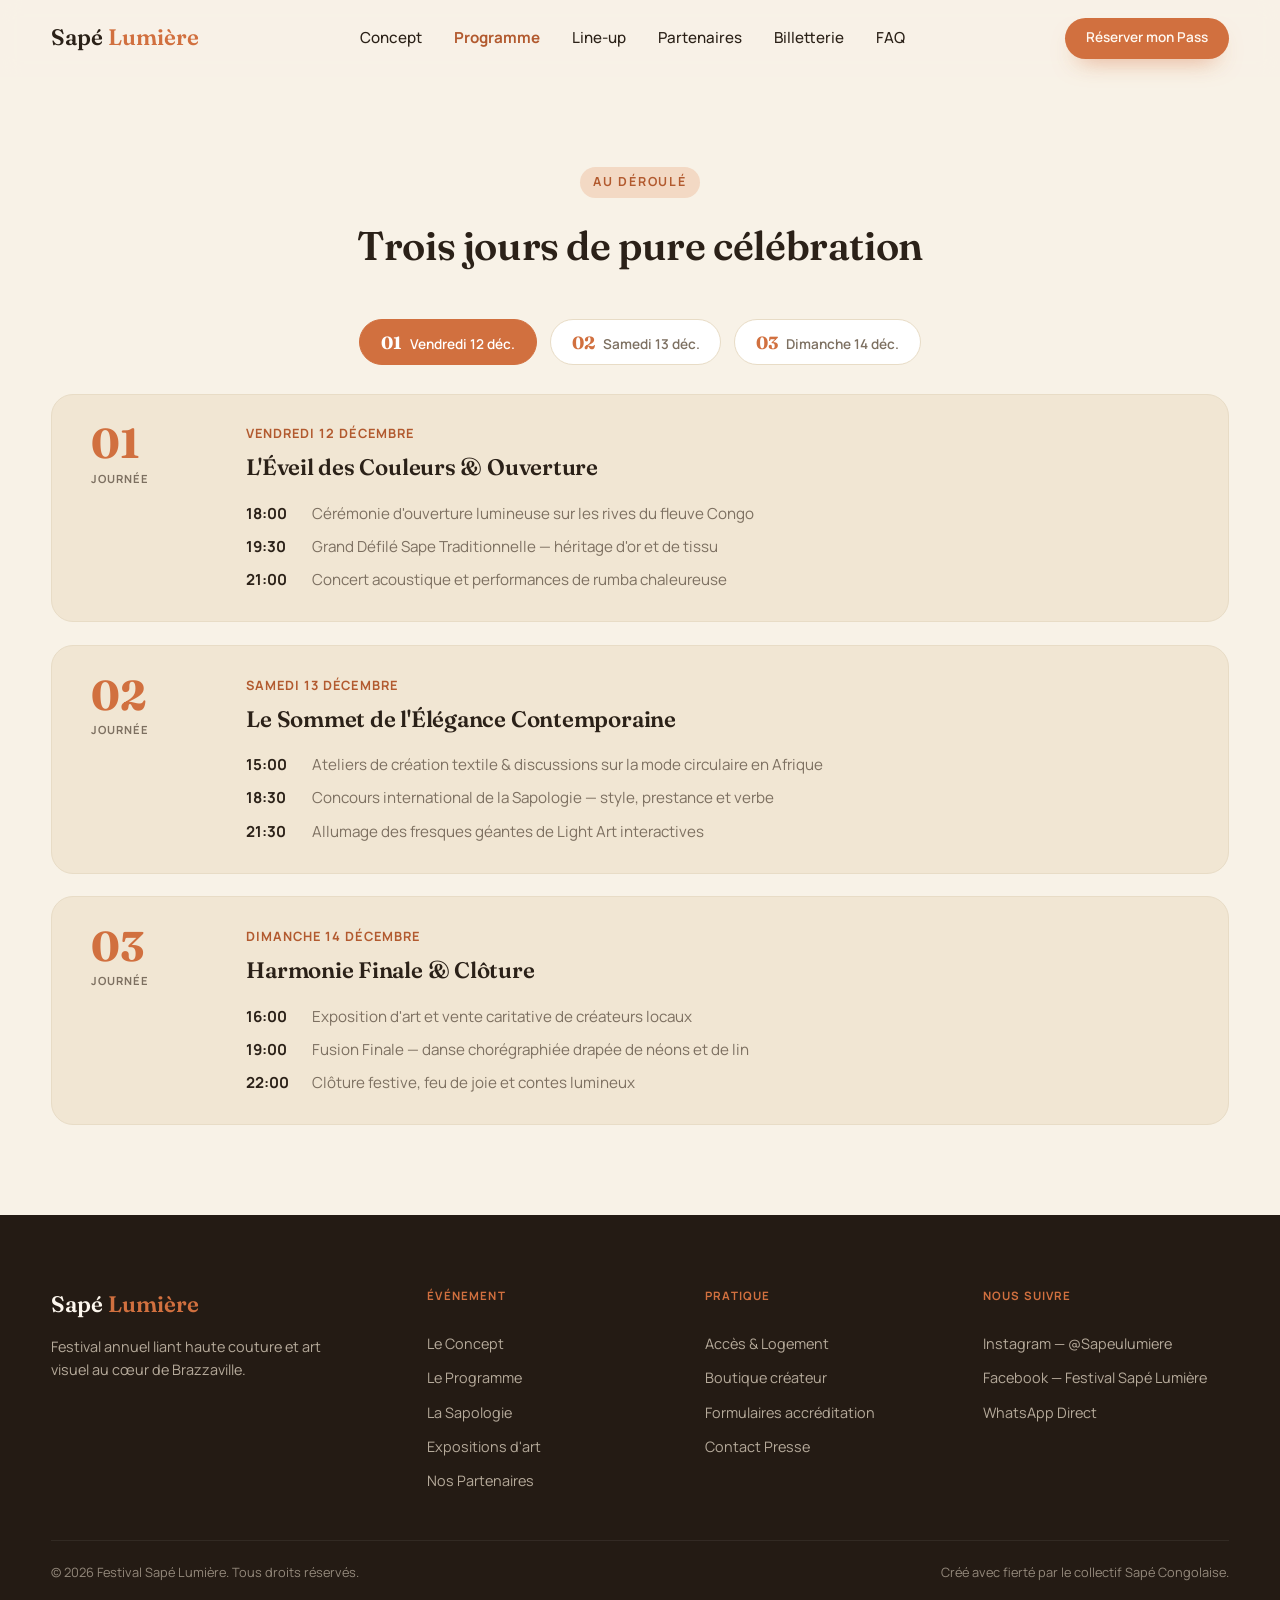
==== programme.html @ 8522bb8f "Projet revu pour un affichage multipage, chaque section est désormais une page HTML à part entière." ====
<!DOCTYPE html>
<html lang="fr">
<head>
<meta charset="UTF-8">
<meta name="viewport" content="width=device-width, initial-scale=1.0">
<title>Programme — Sapé Lumière</title>
<link rel="preconnect" href="https://fonts.googleapis.com">
<link rel="preconnect" href="https://fonts.gstatic.com" crossorigin>
<link href="https://fonts.googleapis.com/css2?family=Fraunces:ital,opsz,wght@0,9..144,400;0,9..144,500;0,9..144,600;0,9..144,700;1,9..144,500&family=Manrope:wght@400;500;600;700;800&display=swap" rel="stylesheet">
<link rel="stylesheet" href="style.css">
</head>
<body>

<header class="entete" id="entete">
  <div class="conteneur entete__interieur">
    <a href="index.html" class="logo">Sapé <span>Lumière</span></a>
    <nav class="navigation" id="navigation">
      <a href="concept.html">Concept</a>
      <a href="programme.html" aria-current="page">Programme</a>
      <a href="visages.html">Line-up</a>
      <a href="partenaires.html">Partenaires</a>
      <a href="billetterie.html">Billetterie</a>
      <a href="faq.html">FAQ</a>
    </nav>
    <a href="billetterie.html" class="bouton bouton--accent bouton--petit">Réserver mon Pass</a>
    <button class="bascule-menu" id="basculeMenu" aria-label="Ouvrir le menu" aria-expanded="false">
      <span></span><span></span><span></span>
    </button>
  </div>
</header>

<main>
  <section class="deroule" id="programme">
    <div class="conteneur">
      <p class="etiquette etiquette--centre">Au déroulé</p>
      <h2 class="titre-section titre-section--centre">Trois jours de pure célébration</h2>
      <div class="onglets-jours" id="ongletsJours" role="tablist" aria-label="Choisir une journée du festival">
        <button class="onglet-jour onglet-jour--actif" role="tab" aria-selected="true" aria-controls="journee-01" id="onglet-journee-01" data-cible="journee-01">
          <span class="onglet-jour__numero">01</span>
          <span class="onglet-jour__date">Vendredi 12 déc.</span>
        </button>
        <button class="onglet-jour" role="tab" aria-selected="false" aria-controls="journee-02" id="onglet-journee-02" data-cible="journee-02">
          <span class="onglet-jour__numero">02</span>
          <span class="onglet-jour__date">Samedi 13 déc.</span>
        </button>
        <button class="onglet-jour" role="tab" aria-selected="false" aria-controls="journee-03" id="onglet-journee-03" data-cible="journee-03">
          <span class="onglet-jour__numero">03</span>
          <span class="onglet-jour__date">Dimanche 14 déc.</span>
        </button>
      </div>

      <div class="liste-journees">

        <article class="journee journee--active" data-anim="monter" id="journee-01" role="tabpanel" aria-labelledby="onglet-journee-01">
          <div class="journee__numero">01<span>Journée</span></div>
          <div class="journee__contenu">
            <p class="journee__date">Vendredi 12 décembre</p>
            <h3 class="journee__titre">L'Éveil des Couleurs &amp; Ouverture</h3>
            <ul class="journee__programme">
              <li><span>18:00</span> Cérémonie d'ouverture lumineuse sur les rives du fleuve Congo</li>
              <li><span>19:30</span> Grand Défilé Sape Traditionnelle — héritage d'or et de tissu</li>
              <li><span>21:00</span> Concert acoustique et performances de rumba chaleureuse</li>
            </ul>
          </div>
        </article>

        <article class="journee" data-anim="monter" id="journee-02" role="tabpanel" aria-labelledby="onglet-journee-02" hidden>
          <div class="journee__numero">02<span>Journée</span></div>
          <div class="journee__contenu">
            <p class="journee__date">Samedi 13 décembre</p>
            <h3 class="journee__titre">Le Sommet de l'Élégance Contemporaine</h3>
            <ul class="journee__programme">
              <li><span>15:00</span> Ateliers de création textile &amp; discussions sur la mode circulaire en Afrique</li>
              <li><span>18:30</span> Concours international de la Sapologie — style, prestance et verbe</li>
              <li><span>21:30</span> Allumage des fresques géantes de Light Art interactives</li>
            </ul>
          </div>
        </article>

        <article class="journee" data-anim="monter" id="journee-03" role="tabpanel" aria-labelledby="onglet-journee-03" hidden>
          <div class="journee__numero">03<span>Journée</span></div>
          <div class="journee__contenu">
            <p class="journee__date">Dimanche 14 décembre</p>
            <h3 class="journee__titre">Harmonie Finale &amp; Clôture</h3>
            <ul class="journee__programme">
              <li><span>16:00</span> Exposition d'art et vente caritative de créateurs locaux</li>
              <li><span>19:00</span> Fusion Finale — danse chorégraphiée drapée de néons et de lin</li>
              <li><span>22:00</span> Clôture festive, feu de joie et contes lumineux</li>
            </ul>
          </div>
        </article>

      </div>
    </div>
  </section>
</main>

<footer class="pied-de-page">
  <div class="conteneur pied-de-page__grille">
    <div class="pied-de-page__marque">
      <p class="logo logo--clair">Sapé <span>Lumière</span></p>
      <p class="pied-de-page__texte">Festival annuel liant haute couture et art visuel au cœur de Brazzaville.</p>
    </div>
    <div class="pied-de-page__colonne">
      <p class="pied-de-page__titre-colonne">Événement</p>
      <a href="concept.html">Le Concept</a>
      <a href="programme.html">Le Programme</a>
      <a href="concept.html">La Sapologie</a>
      <a href="visages.html">Expositions d'art</a>
      <a href="partenaires.html">Nos Partenaires</a>
    </div>
    <div class="pied-de-page__colonne">
      <p class="pied-de-page__titre-colonne">Pratique</p>
      <a href="faq.html">Accès &amp; Logement</a>
      <a href="billetterie.html">Boutique créateur</a>
      <a href="faq.html">Formulaires accréditation</a>
      <a href="faq.html">Contact Presse</a>
    </div>
    <div class="pied-de-page__colonne">
      <p class="pied-de-page__titre-colonne">Nous suivre</p>
      <a href="index.html">Instagram — @Sapeulumiere</a>
      <a href="index.html">Facebook — Festival Sapé Lumière</a>
      <a href="faq.html">WhatsApp Direct</a>
    </div>
  </div>
  <div class="conteneur pied-de-page__bas">
    <p>© 2026 Festival Sapé Lumière. Tous droits réservés.</p>
    <p>Créé avec fierté par le collectif Sapé Congolaise.</p>
  </div>
</footer>

<script src="script.js"></script>
</body>
</html>
---- style.css ----
:root {
  --couleur-fond: #f8f2e7;
  --couleur-fond-douce: #f1e6d3;
  --couleur-carte: #ffffff;
  --couleur-texte: #2b2118;
  --couleur-texte-doux: #7d7061;
  --couleur-accent: #d1703f;
  --couleur-accent-sombre: #b25a2f;
  --couleur-accent-douce: #f3d9c4;
  --couleur-bordure: #e8dcc6;
  --couleur-pied-fond: #241b14;
  --couleur-pied-texte: #cfc3b2;
  --police-affichage: "Fraunces", Georgia, serif;
  --police-texte: "Manrope", -apple-system, BlinkMacSystemFont, sans-serif;
  --rayon-doux: 14px;
  --rayon-fort: 22px;
  --ombre-carte: 0 20px 45px -25px rgba(43, 33, 24, 0.35);
  --transition-douce: 320ms cubic-bezier(0.22, 1, 0.36, 1);
}

* { box-sizing: border-box; }

html { scroll-behavior: smooth; }

body {
  margin: 0;
  background: var(--couleur-fond);
  color: var(--couleur-texte);
  font-family: var(--police-texte);
  line-height: 1.6;
  -webkit-font-smoothing: antialiased;
}

img, svg { max-width: 100%; display: block; }

a { color: inherit; text-decoration: none; }

ul { margin: 0; padding: 0; list-style: none; }

h1, h2, h3 {
  font-family: var(--police-affichage);
  margin: 0;
  color: var(--couleur-texte);
  letter-spacing: -0.01em;
}

p { margin: 0; }

button {
  font-family: inherit;
  cursor: pointer;
  border: none;
  background: none;
}

input, textarea {
  font-family: inherit;
  font-size: 1rem;
}

:focus-visible {
  outline: 3px solid var(--couleur-accent);
  outline-offset: 3px;
}

.conteneur {
  width: min(1180px, 92%);
  margin-inline: auto;
}

.etiquette {
  display: inline-block;
  font-size: 0.78rem;
  font-weight: 700;
  letter-spacing: 0.14em;
  text-transform: uppercase;
  color: var(--couleur-accent-sombre);
  background: var(--couleur-accent-douce);
  padding: 0.35rem 0.85rem;
  border-radius: 999px;
  margin-bottom: 1rem;
}

.etiquette--centre { display: block; width: fit-content; margin-inline: auto; }

.titre-section {
  font-size: clamp(1.7rem, 3.2vw, 2.5rem);
  font-weight: 600;
  margin-bottom: 1rem;
}

.titre-section--centre { text-align: center; margin-inline: auto; max-width: 640px; }

.texte-accent { color: var(--couleur-accent); }

.bouton {
  display: inline-flex;
  align-items: center;
  justify-content: center;
  gap: 0.5rem;
  padding: 0.85rem 1.6rem;
  border-radius: 999px;
  font-weight: 600;
  font-size: 0.95rem;
  transition: transform var(--transition-douce), box-shadow var(--transition-douce), background var(--transition-douce);
}

.bouton--accent {
  background: var(--couleur-accent);
  color: #fff8f0;
  box-shadow: 0 12px 24px -12px rgba(209, 112, 63, 0.65);
}

.bouton--accent:hover { transform: translateY(-2px); box-shadow: 0 16px 30px -12px rgba(209, 112, 63, 0.75); }

.bouton--contour {
  background: transparent;
  color: var(--couleur-texte);
  border: 1.5px solid var(--couleur-bordure);
}

.bouton--contour:hover { border-color: var(--couleur-accent); color: var(--couleur-accent-sombre); }

.bouton--petit { padding: 0.6rem 1.3rem; font-size: 0.85rem; }

.bouton--pleine-largeur { width: 100%; }

.bouton:disabled { opacity: 0.6; cursor: progress; transform: none !important; }

.entete {
  position: sticky;
  top: 0;
  z-index: 50;
  background: rgba(248, 242, 231, 0.86);
  backdrop-filter: blur(10px);
  border-bottom: 1px solid transparent;
  transition: border-color var(--transition-douce), box-shadow var(--transition-douce);
}

.entete--flottant { border-color: var(--couleur-bordure); box-shadow: 0 8px 24px -20px rgba(43, 33, 24, 0.5); }

.entete__interieur {
  display: flex;
  align-items: center;
  justify-content: space-between;
  padding-block: 1.1rem;
  gap: 1.5rem;
}

.logo {
  font-family: var(--police-affichage);
  font-size: 1.4rem;
  font-weight: 600;
  white-space: nowrap;
}

.logo span { color: var(--couleur-accent); }

.navigation {
  display: flex;
  gap: 2rem;
  margin-inline: auto;
  font-size: 0.95rem;
  font-weight: 500;
}

.navigation a { position: relative; padding-block: 0.3rem; }

.navigation a::after {
  content: "";
  position: absolute;
  left: 0; right: 0; bottom: -2px;
  height: 2px;
  background: var(--couleur-accent);
  transform: scaleX(0);
  transform-origin: left;
  transition: transform var(--transition-douce);
}

.navigation a:hover::after { transform: scaleX(1); }

.bascule-menu {
  display: none;
  flex-direction: column;
  gap: 5px;
  padding: 6px;
}

.bascule-menu span { width: 22px; height: 2px; background: var(--couleur-texte); border-radius: 2px; transition: transform var(--transition-douce), opacity var(--transition-douce); }

.hero { padding-block: clamp(2.5rem, 6vw, 5rem) 4rem; }

.hero__grille {
  display: grid;
  grid-template-columns: 1.05fr 0.95fr;
  gap: clamp(2rem, 5vw, 4rem);
  align-items: center;
}

.hero__titre {
  font-size: clamp(2.3rem, 4.6vw, 3.4rem);
  font-weight: 600;
  line-height: 1.12;
  margin-bottom: 1.3rem;
}

.hero__description {
  color: var(--couleur-texte-doux);
  font-size: 1.05rem;
  max-width: 46ch;
  margin-bottom: 1.8rem;
}

.hero__actions { display: flex; gap: 1rem; flex-wrap: wrap; margin-bottom: 2.2rem; }

.compte-a-rebours {
  background: var(--couleur-fond-douce);
  border: 1px solid var(--couleur-bordure);
  border-radius: var(--rayon-fort);
  padding: 1.1rem 1.4rem;
  display: inline-flex;
  flex-direction: column;
  gap: 0.6rem;
}

.compte-a-rebours__legende { font-size: 0.82rem; color: var(--couleur-texte-doux); }

.compte-a-rebours__unites { display: flex; gap: 1.6rem; }

.compte-a-rebours__unite { display: flex; flex-direction: column; align-items: flex-start; }

.compte-a-rebours__valeur {
  font-family: var(--police-affichage);
  font-size: 1.7rem;
  font-weight: 700;
  color: var(--couleur-accent-sombre);
  font-variant-numeric: tabular-nums;
}

.compte-a-rebours__label { font-size: 0.72rem; text-transform: uppercase; letter-spacing: 0.08em; color: var(--couleur-texte-doux); }

.hero__visuel { border-radius: var(--rayon-fort); overflow: hidden; box-shadow: var(--ombre-carte); }

.hero__visuel img { width: 100%; height: 100%; object-fit: cover; display: block; }

.illustration-sapeur { width: 100%; height: auto; }

.partenaires { padding-block: clamp(3rem, 6vw, 5rem); background: var(--couleur-fond-douce); }

.grille-partenaires {
  display: grid;
  grid-template-columns: repeat(5, 1fr);
  gap: 1.2rem;
  margin-top: 2.4rem;
}

.carte-partenaire {
  display: flex;
  flex-direction: column;
  align-items: center;
  gap: 0.7rem;
  background: var(--couleur-carte);
  border: 1px solid var(--couleur-bordure);
  border-radius: var(--rayon-doux);
  padding: 1.4rem 1rem;
  text-align: center;
  transition: transform var(--transition-douce), box-shadow var(--transition-douce);
}

.carte-partenaire:hover { transform: translateY(-3px); box-shadow: var(--ombre-carte); }

.carte-partenaire__jeton {
  width: 48px;
  height: 48px;
  border-radius: 50%;
  display: flex;
  align-items: center;
  justify-content: center;
  background: var(--couleur-accent-douce);
  color: var(--couleur-accent-sombre);
  font-family: var(--police-affichage);
  font-weight: 700;
}

.carte-partenaire__nom { font-size: 0.85rem; font-weight: 600; color: var(--couleur-texte-doux); }

.concept { background: var(--couleur-fond-douce); padding-block: clamp(3.5rem, 7vw, 6rem); }

.grille-concept {
  display: grid;
  grid-template-columns: repeat(3, 1fr);
  gap: 1.6rem;
  margin-top: 2.6rem;
}

.carte-concept {
  background: var(--couleur-carte);
  border-radius: var(--rayon-doux);
  padding: 1.8rem;
  border: 1px solid var(--couleur-bordure);
  transition: transform var(--transition-douce), box-shadow var(--transition-douce);
}

.carte-concept:hover { transform: translateY(-4px); box-shadow: var(--ombre-carte); }

.carte-concept__oeil {
  font-size: 0.72rem;
  font-weight: 700;
  letter-spacing: 0.1em;
  text-transform: uppercase;
  color: var(--couleur-accent);
  margin-bottom: 0.7rem;
}

.carte-concept__titre { font-size: 1.3rem; font-weight: 600; margin-bottom: 0.7rem; }

.carte-concept__texte { color: var(--couleur-texte-doux); font-size: 0.95rem; }

.deroule { padding-block: clamp(3.5rem, 7vw, 6rem); }

.onglets-jours {
  display: flex;
  justify-content: center;
  flex-wrap: wrap;
  gap: 0.8rem;
  margin-top: 2.6rem;
}

.onglet-jour {
  display: flex;
  align-items: baseline;
  gap: 0.5rem;
  padding: 0.7rem 1.3rem;
  border-radius: 999px;
  border: 1px solid var(--couleur-bordure);
  background: var(--couleur-carte);
  color: var(--couleur-texte-doux);
  transition: background var(--transition-douce), color var(--transition-douce), border-color var(--transition-douce), transform var(--transition-douce);
}

.onglet-jour:hover { transform: translateY(-2px); border-color: var(--couleur-accent); }

.onglet-jour__numero {
  font-family: var(--police-affichage);
  font-weight: 700;
  font-size: 1.1rem;
  color: var(--couleur-accent);
}

.onglet-jour__date { font-size: 0.85rem; font-weight: 600; }

.onglet-jour--actif {
  background: var(--couleur-accent);
  border-color: var(--couleur-accent);
  color: #fff;
}

.onglet-jour--actif .onglet-jour__numero { color: #fff; }

.liste-journees { display: flex; flex-direction: column; gap: 1.4rem; margin-top: 1.8rem; }

.journee {
  display: grid;
  grid-template-columns: 130px 1fr;
  gap: 1.6rem;
  background: var(--couleur-fond-douce);
  border: 1px solid var(--couleur-bordure);
  border-radius: var(--rayon-fort);
  padding: 1.8rem clamp(1.4rem, 3vw, 2.4rem);
  transition: box-shadow var(--transition-douce), transform var(--transition-douce);
}

.journee:hover { box-shadow: var(--ombre-carte); transform: translateY(-2px); }

.journee__numero {
  font-family: var(--police-affichage);
  font-size: 2.6rem;
  font-weight: 700;
  color: var(--couleur-accent);
  display: flex;
  flex-direction: column;
  line-height: 1;
}

.journee__numero span {
  font-family: var(--police-texte);
  font-size: 0.7rem;
  font-weight: 700;
  letter-spacing: 0.1em;
  text-transform: uppercase;
  color: var(--couleur-texte-doux);
  margin-top: 0.5rem;
}

.journee__date { font-size: 0.8rem; font-weight: 700; letter-spacing: 0.08em; text-transform: uppercase; color: var(--couleur-accent-sombre); margin-bottom: 0.4rem; }

.journee__titre { font-size: 1.4rem; font-weight: 600; margin-bottom: 1rem; }

.journee__programme { display: flex; flex-direction: column; gap: 0.55rem; }

.journee__programme li {
  font-size: 0.95rem;
  color: var(--couleur-texte-doux);
  display: flex;
  gap: 0.7rem;
}

.journee__programme span { font-weight: 700; color: var(--couleur-texte); min-width: 3.4rem; }

.visages { background: var(--couleur-fond-douce); padding-block: clamp(3.5rem, 7vw, 6rem); }

.filtres-artistes {
  display: flex;
  justify-content: center;
  flex-wrap: wrap;
  gap: 0.7rem;
  margin-top: 2.2rem;
}

.filtre-artiste {
  padding: 0.55rem 1.1rem;
  border-radius: 999px;
  border: 1px solid var(--couleur-bordure);
  background: var(--couleur-carte);
  color: var(--couleur-texte-doux);
  font-size: 0.85rem;
  font-weight: 600;
  transition: background var(--transition-douce), color var(--transition-douce), border-color var(--transition-douce);
}

.filtre-artiste:hover { border-color: var(--couleur-accent); }

.filtre-artiste--actif {
  background: var(--couleur-accent);
  border-color: var(--couleur-accent);
  color: #fff;
}

.grille-artistes {
  display: grid;
  grid-template-columns: repeat(3, 1fr);
  gap: 1.4rem;
  margin: 2.6rem 0 0;
}

.artiste {
  display: flex;
  align-items: center;
  gap: 1rem;
  padding: 1.2rem;
  background: var(--couleur-carte);
  border: 1px solid var(--couleur-bordure);
  border-radius: var(--rayon-doux);
  transition: background var(--transition-douce), transform var(--transition-douce), box-shadow var(--transition-douce);
}

.artiste:hover { transform: translateY(-3px); box-shadow: var(--ombre-carte); }

.artiste--masque { display: none; }

.artiste__photo {
  width: 56px;
  height: 56px;
  border-radius: 50%;
  overflow: hidden;
  flex-shrink: 0;
  display: flex;
  align-items: center;
  justify-content: center;
}

.artiste__photo img { width: 100%; height: 100%; object-fit: cover; }

.artiste__details { display: flex; flex-direction: column; gap: 0.15rem; min-width: 0; }

.artiste__nom { font-weight: 700; font-size: 0.98rem; }

.artiste__role { font-size: 0.82rem; color: var(--couleur-texte-doux); }

.billetterie { padding-block: clamp(3.5rem, 7vw, 6rem); text-align: center; }

.billetterie__sous-titre { max-width: 560px; margin: 0 auto; color: var(--couleur-texte-doux); }

.grille-pass {
  display: grid;
  grid-template-columns: repeat(2, minmax(0, 1fr));
  gap: 1.8rem;
  max-width: 780px;
  margin: 2.8rem auto 0;
  text-align: left;
}

.carte-pass {
  position: relative;
  background: var(--couleur-carte);
  border: 1.5px solid var(--couleur-bordure);
  border-radius: var(--rayon-fort);
  padding: 2rem;
  transition: transform var(--transition-douce), box-shadow var(--transition-douce);
}

.carte-pass:hover { transform: translateY(-4px); box-shadow: var(--ombre-carte); }

.carte-pass--vedette { border-color: var(--couleur-accent); box-shadow: var(--ombre-carte); }

.carte-pass__badge {
  position: absolute;
  top: -13px;
  right: 1.6rem;
  background: var(--couleur-accent);
  color: #fff8f0;
  font-size: 0.7rem;
  font-weight: 700;
  letter-spacing: 0.06em;
  text-transform: uppercase;
  padding: 0.35rem 0.8rem;
  border-radius: 999px;
}

.carte-pass__titre { font-size: 1.35rem; font-weight: 600; margin-bottom: 0.4rem; }

.carte-pass__texte { color: var(--couleur-texte-doux); font-size: 0.9rem; margin-bottom: 1.2rem; }

.carte-pass__prix { font-family: var(--police-affichage); font-size: 2.1rem; font-weight: 700; margin-bottom: 1.3rem; }

.carte-pass__prix span { font-family: var(--police-texte); font-size: 0.95rem; font-weight: 600; color: var(--couleur-texte-doux); }

.carte-pass__avantages { display: flex; flex-direction: column; gap: 0.6rem; margin-bottom: 1.6rem; }

.carte-pass__avantages li {
  font-size: 0.9rem;
  padding-left: 1.5rem;
  position: relative;
  color: var(--couleur-texte);
}

.carte-pass__avantages li::before {
  content: "✓";
  position: absolute;
  left: 0;
  color: var(--couleur-accent);
  font-weight: 700;
}

.faq-contact { background: var(--couleur-fond-douce); padding-block: clamp(3.5rem, 7vw, 6rem); }

.grille-faq-contact {
  display: grid;
  grid-template-columns: 1.1fr 0.9fr;
  gap: clamp(2rem, 5vw, 4rem);
  align-items: start;
}

.accordeon { margin-top: 1.6rem; display: flex; flex-direction: column; gap: 0.8rem; }

.accordeon__item {
  background: var(--couleur-carte);
  border: 1px solid var(--couleur-bordure);
  border-radius: var(--rayon-doux);
  overflow: hidden;
}

.accordeon__question {
  width: 100%;
  display: flex;
  align-items: center;
  justify-content: space-between;
  gap: 1rem;
  padding: 1.1rem 1.4rem;
  font-weight: 600;
  font-size: 0.98rem;
  text-align: left;
  color: var(--couleur-texte);
}

.accordeon__icone {
  flex-shrink: 0;
  color: var(--couleur-accent);
  font-size: 1.2rem;
  font-weight: 700;
  transition: transform var(--transition-douce);
}

.accordeon__question[aria-expanded="true"] .accordeon__icone { transform: rotate(45deg); }

.accordeon__reponse {
  display: grid;
  grid-template-rows: 0fr;
  transition: grid-template-rows var(--transition-douce);
}

.accordeon__reponse p {
  overflow: hidden;
  min-height: 0;
  padding: 0 1.4rem;
  color: var(--couleur-texte-doux);
  font-size: 0.92rem;
}

.accordeon__item:has(.accordeon__question[aria-expanded="true"]) .accordeon__reponse {
  grid-template-rows: 1fr;
}

.accordeon__item:has(.accordeon__question[aria-expanded="true"]) .accordeon__reponse p {
  padding-bottom: 1.2rem;
}

.accordeon__reponse > p { grid-row: 1 / 2; overflow: hidden; }

.bloc-contact {
  background: var(--couleur-carte);
  border: 1px solid var(--couleur-bordure);
  border-radius: var(--rayon-fort);
  padding: clamp(1.6rem, 3vw, 2.2rem);
}

.bloc-contact__titre { font-size: 1.4rem; font-weight: 600; margin-bottom: 0.5rem; }

.bloc-contact__texte { color: var(--couleur-texte-doux); font-size: 0.92rem; margin-bottom: 1.5rem; }

.formulaire-contact { display: flex; flex-direction: column; gap: 1.1rem; }

.champ { display: flex; flex-direction: column; gap: 0.4rem; }

.champ label { font-size: 0.85rem; font-weight: 700; }

.champ input, .champ textarea {
  border: 1.5px solid var(--couleur-bordure);
  border-radius: 10px;
  padding: 0.75rem 0.9rem;
  background: var(--couleur-fond);
  color: var(--couleur-texte);
  resize: vertical;
  transition: border-color var(--transition-douce);
}

.champ input:focus, .champ textarea:focus { border-color: var(--couleur-accent); outline: none; }

.champ--invalide input, .champ--invalide textarea { border-color: #c94b3f; }

.champ__erreur { font-size: 0.78rem; color: #c94b3f; min-height: 1em; }

.formulaire-contact__statut { font-size: 0.9rem; font-weight: 600; min-height: 1.2em; text-align: center; }

.formulaire-contact__statut--succes { color: #2f7a4f; }

.formulaire-contact__statut--erreur { color: #c94b3f; }

.pied-de-page { background: var(--couleur-pied-fond); color: var(--couleur-pied-texte); padding-top: clamp(3rem, 6vw, 4.5rem); }

.pied-de-page__grille {
  display: grid;
  grid-template-columns: 1.4fr 1fr 1fr 1fr;
  gap: 2rem;
  padding-bottom: 3rem;
}

.logo--clair { color: #fdf7ee; margin-bottom: 0.8rem; }

.pied-de-page__texte { font-size: 0.9rem; max-width: 32ch; opacity: 0.85; }

.pied-de-page__titre-colonne {
  font-size: 0.72rem;
  font-weight: 700;
  letter-spacing: 0.1em;
  text-transform: uppercase;
  color: var(--couleur-accent);
  margin-bottom: 1rem;
}

.pied-de-page__colonne { display: flex; flex-direction: column; gap: 0.7rem; }

.pied-de-page__colonne a { font-size: 0.9rem; opacity: 0.85; transition: opacity var(--transition-douce), color var(--transition-douce); }

.pied-de-page__colonne a:hover { opacity: 1; color: var(--couleur-accent); }

.pied-de-page__bas {
  border-top: 1px solid rgba(255,255,255,0.1);
  padding-block: 1.3rem;
  display: flex;
  justify-content: space-between;
  flex-wrap: wrap;
  gap: 0.5rem;
  font-size: 0.8rem;
  opacity: 0.65;
}

[data-anim] {
  opacity: 0;
  transform: translateY(24px);
  transition: opacity 700ms cubic-bezier(0.22, 1, 0.36, 1), transform 700ms cubic-bezier(0.22, 1, 0.36, 1);
}

[data-anim="apparaitre"] { transform: translateY(0) scale(0.97); }

[data-anim].anim-visible { opacity: 1; transform: translateY(0) scale(1); }

.point-lumiere {
  fill: #fff6ea;
  filter: drop-shadow(0 0 4px rgba(255, 246, 234, 0.9));
}

.navigation a[aria-current="page"] { color: var(--couleur-accent-sombre); font-weight: 700; }

@media (max-width: 960px) {
  .navigation {
    display: none;
    position: absolute;
    top: 100%;
    left: 0;
    right: 0;
    background: var(--couleur-fond);
    border-bottom: 1px solid var(--couleur-bordure);
    flex-direction: column;
    padding: 1.2rem 6%;
    gap: 1rem;
  }
  .navigation--ouverte { display: flex; }
  .entete__interieur { position: relative; }
  .bascule-menu { display: flex; }
  .bascule-menu--actif span:nth-child(1) { transform: translateY(7px) rotate(45deg); }
  .bascule-menu--actif span:nth-child(2) { opacity: 0; }
  .bascule-menu--actif span:nth-child(3) { transform: translateY(-7px) rotate(-45deg); }
  .hero__grille { grid-template-columns: 1fr; }
  .hero__visuel { order: -1; max-width: 420px; margin-inline: auto; }
  .grille-concept { grid-template-columns: 1fr; }
  .journee { grid-template-columns: 1fr; }
  .journee__numero { flex-direction: row; align-items: baseline; gap: 0.6rem; }
  .grille-artistes { grid-template-columns: repeat(2, 1fr); }
  .grille-partenaires { grid-template-columns: repeat(3, 1fr); }
  .grille-faq-contact { grid-template-columns: 1fr; }
  .pied-de-page__grille { grid-template-columns: 1fr 1fr; }
}

@media (max-width: 640px) {
  .entete__interieur { flex-wrap: wrap; }
  .bouton--petit { display: none; }
  .grille-pass { grid-template-columns: 1fr; }
  .compte-a-rebours__unites { gap: 1rem; }
  .onglets-jours { flex-direction: column; align-items: stretch; }
  .onglet-jour { justify-content: center; }
  .grille-artistes { grid-template-columns: 1fr; }
  .grille-partenaires { grid-template-columns: repeat(2, 1fr); }
  .pied-de-page__grille { grid-template-columns: 1fr; }
}

@media (prefers-reduced-motion: reduce) {
  html { scroll-behavior: auto; }
  [data-anim] { opacity: 1; transform: none; transition: none; }
  * { animation-duration: 0.01ms !important; transition-duration: 0.01ms !important; }
}
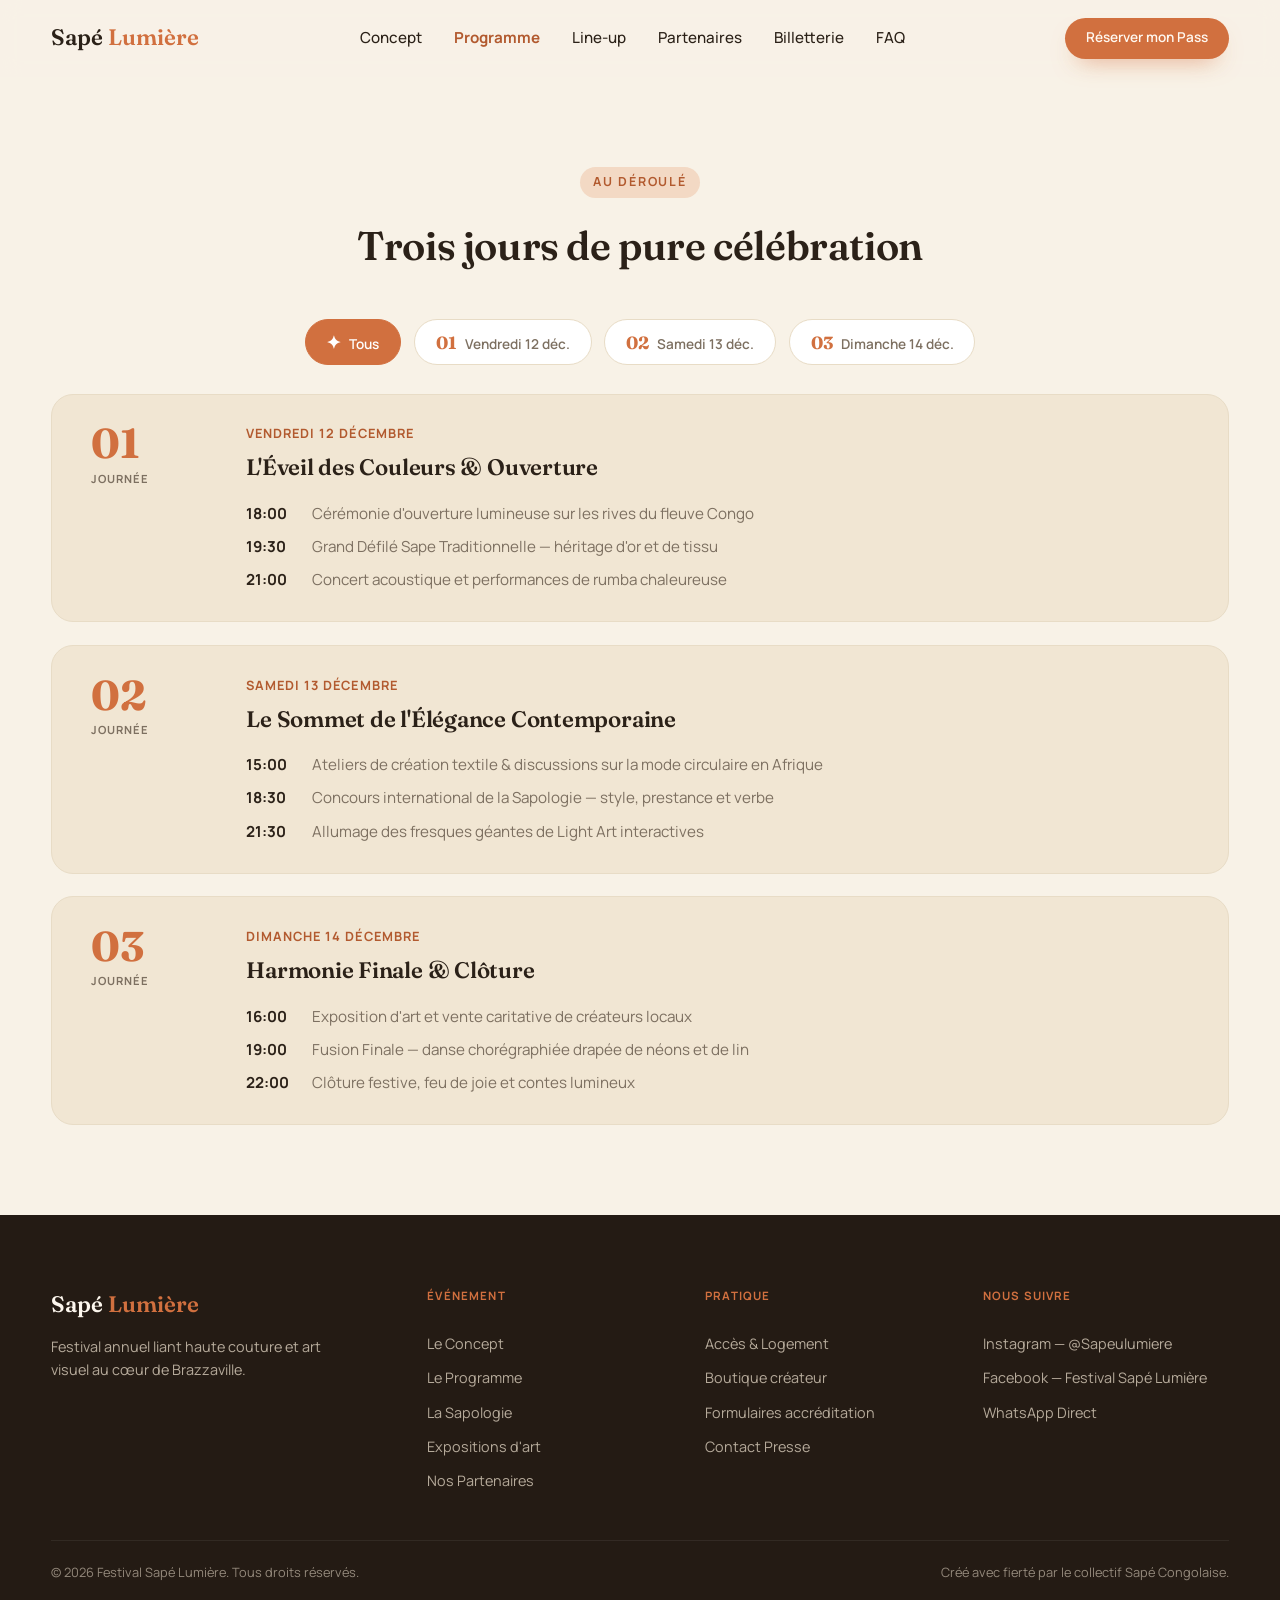
==== commit 7ecac40b: "Apport des correctifs sur les images et les logos des partenaires." ====
--- a/programme.html
+++ b/programme.html
@@ -35,7 +35,11 @@
       <p class="etiquette etiquette--centre">Au déroulé</p>
       <h2 class="titre-section titre-section--centre">Trois jours de pure célébration</h2>
       <div class="onglets-jours" id="ongletsJours" role="tablist" aria-label="Choisir une journée du festival">
-        <button class="onglet-jour onglet-jour--actif" role="tab" aria-selected="true" aria-controls="journee-01" id="onglet-journee-01" data-cible="journee-01">
+        <button class="onglet-jour onglet-jour--actif" role="tab" aria-selected="true" aria-controls="liste-journees" id="onglet-toutes" data-cible="toutes">
+          <span class="onglet-jour__numero">✦</span>
+          <span class="onglet-jour__date">Tous</span>
+        </button>
+        <button class="onglet-jour" role="tab" aria-selected="false" aria-controls="journee-01" id="onglet-journee-01" data-cible="journee-01">
           <span class="onglet-jour__numero">01</span>
           <span class="onglet-jour__date">Vendredi 12 déc.</span>
         </button>
@@ -49,7 +53,7 @@
         </button>
       </div>
 
-      <div class="liste-journees">
+      <div class="liste-journees" id="liste-journees">
 
         <article class="journee journee--active" data-anim="monter" id="journee-01" role="tabpanel" aria-labelledby="onglet-journee-01">
           <div class="journee__numero">01<span>Journée</span></div>
@@ -64,7 +68,7 @@
           </div>
         </article>
 
-        <article class="journee" data-anim="monter" id="journee-02" role="tabpanel" aria-labelledby="onglet-journee-02" hidden>
+        <article class="journee" data-anim="monter" id="journee-02" role="tabpanel" aria-labelledby="onglet-journee-02">
           <div class="journee__numero">02<span>Journée</span></div>
           <div class="journee__contenu">
             <p class="journee__date">Samedi 13 décembre</p>
@@ -77,7 +81,7 @@
           </div>
         </article>
 
-        <article class="journee" data-anim="monter" id="journee-03" role="tabpanel" aria-labelledby="onglet-journee-03" hidden>
+        <article class="journee" data-anim="monter" id="journee-03" role="tabpanel" aria-labelledby="onglet-journee-03">
           <div class="journee__numero">03<span>Journée</span></div>
           <div class="journee__contenu">
             <p class="journee__date">Dimanche 14 décembre</p>
--- a/style.css
+++ b/style.css
@@ -282,6 +282,20 @@
   font-weight: 700;
 }
 
+.carte-partenaire__logo {
+  width: 72px;
+  height: 72px;
+  border-radius: 12px;
+  overflow: hidden;
+  display: flex;
+  align-items: center;
+  justify-content: center;
+  background: #fff;
+  border: 1px solid var(--couleur-bordure);
+}
+
+.carte-partenaire__logo img { width: 100%; height: 100%; object-fit: contain; padding: 0.4rem; }
+
 .carte-partenaire__nom { font-size: 0.85rem; font-weight: 600; color: var(--couleur-texte-doux); }
 
 .concept { background: var(--couleur-fond-douce); padding-block: clamp(3.5rem, 7vw, 6rem); }
@@ -371,6 +385,8 @@
 }
 
 .journee:hover { box-shadow: var(--ombre-carte); transform: translateY(-2px); }
+
+.journee[hidden] { display: none; }
 
 .journee__numero {
   font-family: var(--police-affichage);
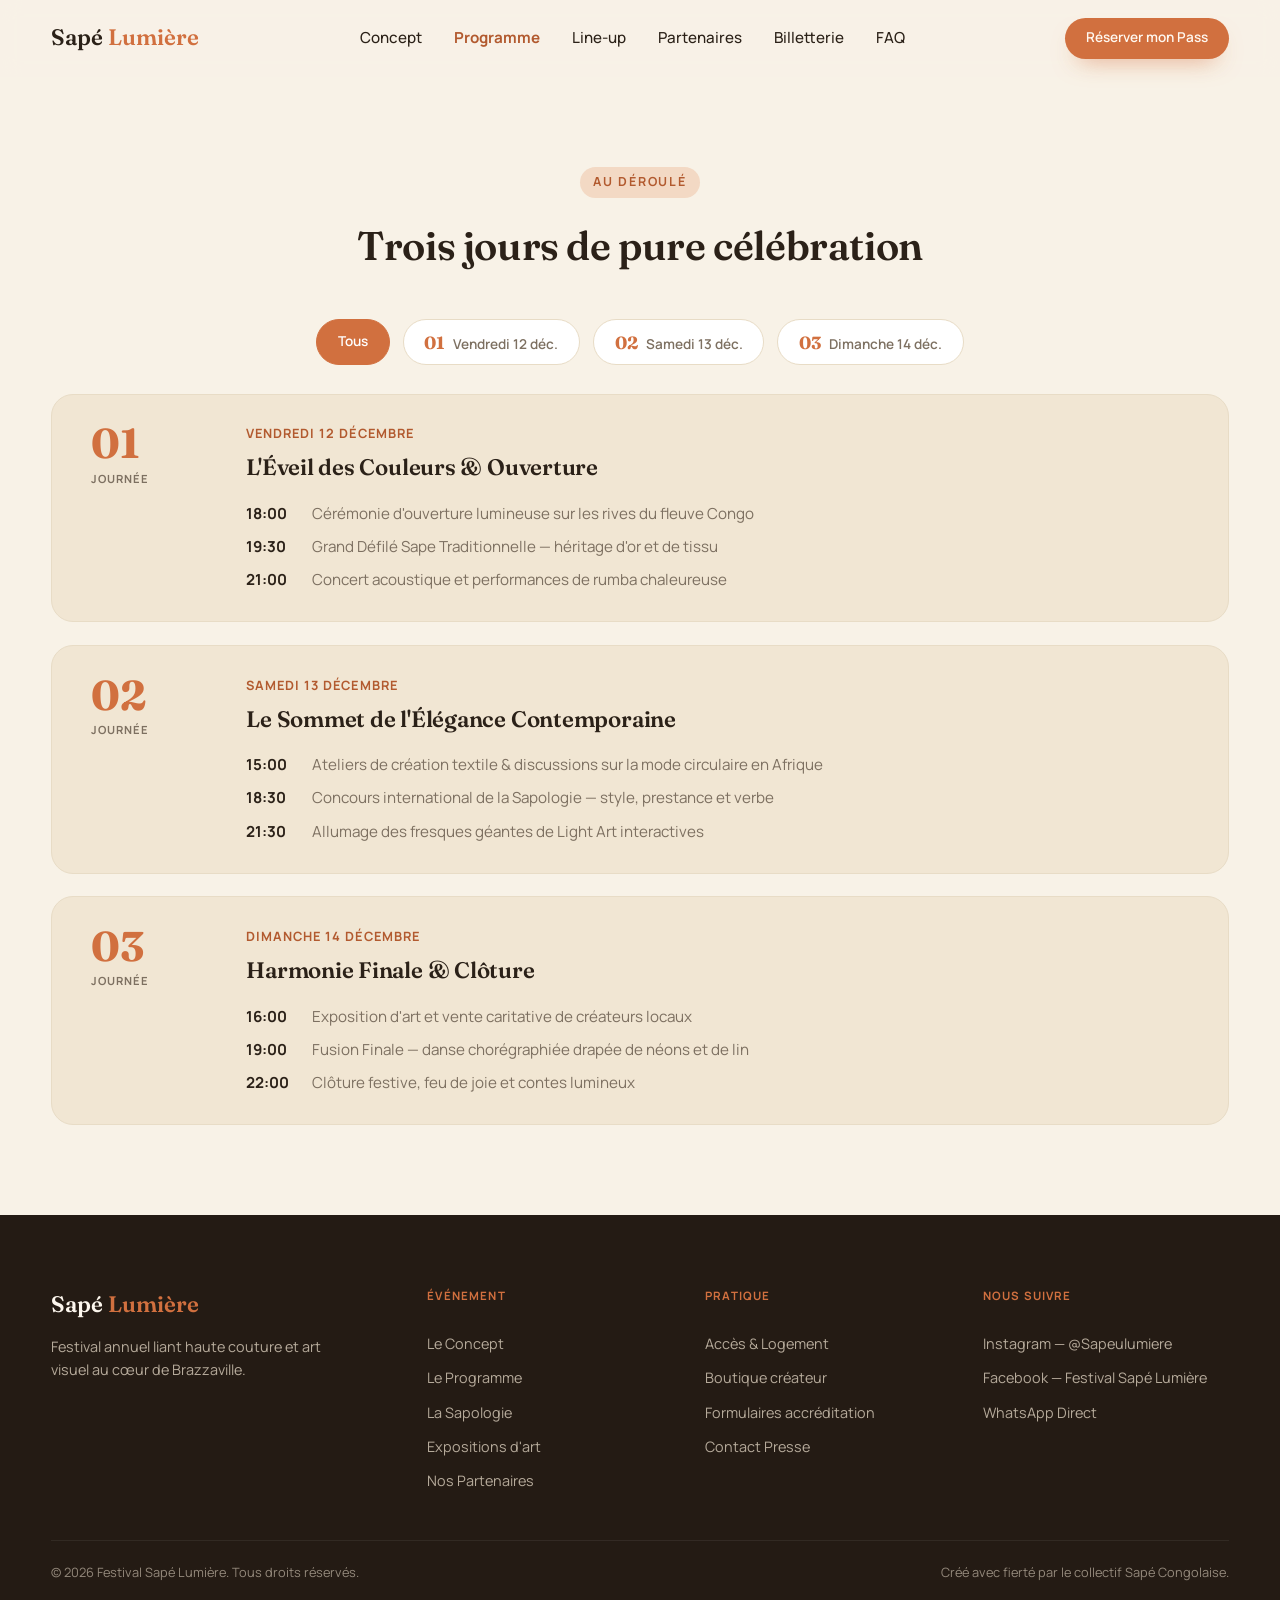
==== commit bec77a39: "Ajustement sur la page programme" ====
--- a/programme.html
+++ b/programme.html
@@ -36,8 +36,7 @@
       <h2 class="titre-section titre-section--centre">Trois jours de pure célébration</h2>
       <div class="onglets-jours" id="ongletsJours" role="tablist" aria-label="Choisir une journée du festival">
         <button class="onglet-jour onglet-jour--actif" role="tab" aria-selected="true" aria-controls="liste-journees" id="onglet-toutes" data-cible="toutes">
-          <span class="onglet-jour__numero">✦</span>
-          <span class="onglet-jour__date">Tous</span>
+         <span class="onglet-jour__date">Tous</span>
         </button>
         <button class="onglet-jour" role="tab" aria-selected="false" aria-controls="journee-01" id="onglet-journee-01" data-cible="journee-01">
           <span class="onglet-jour__numero">01</span>
